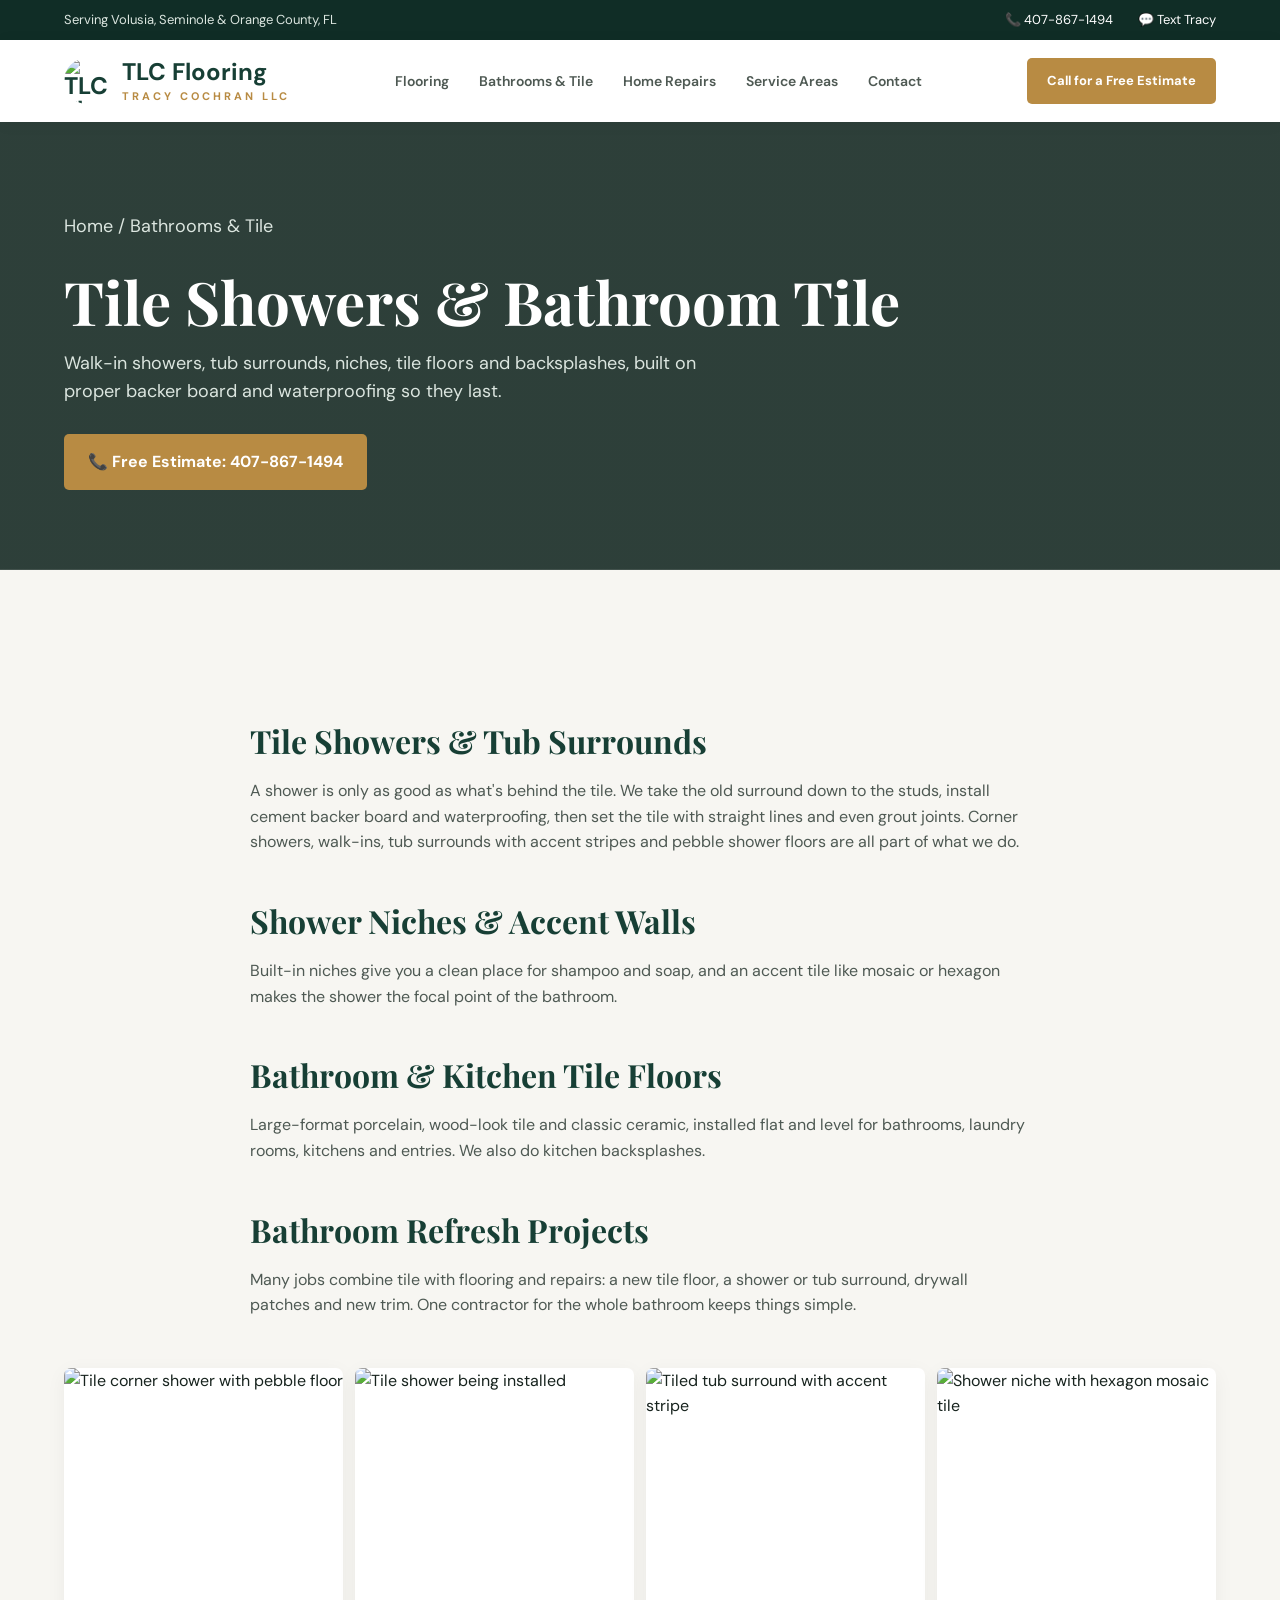
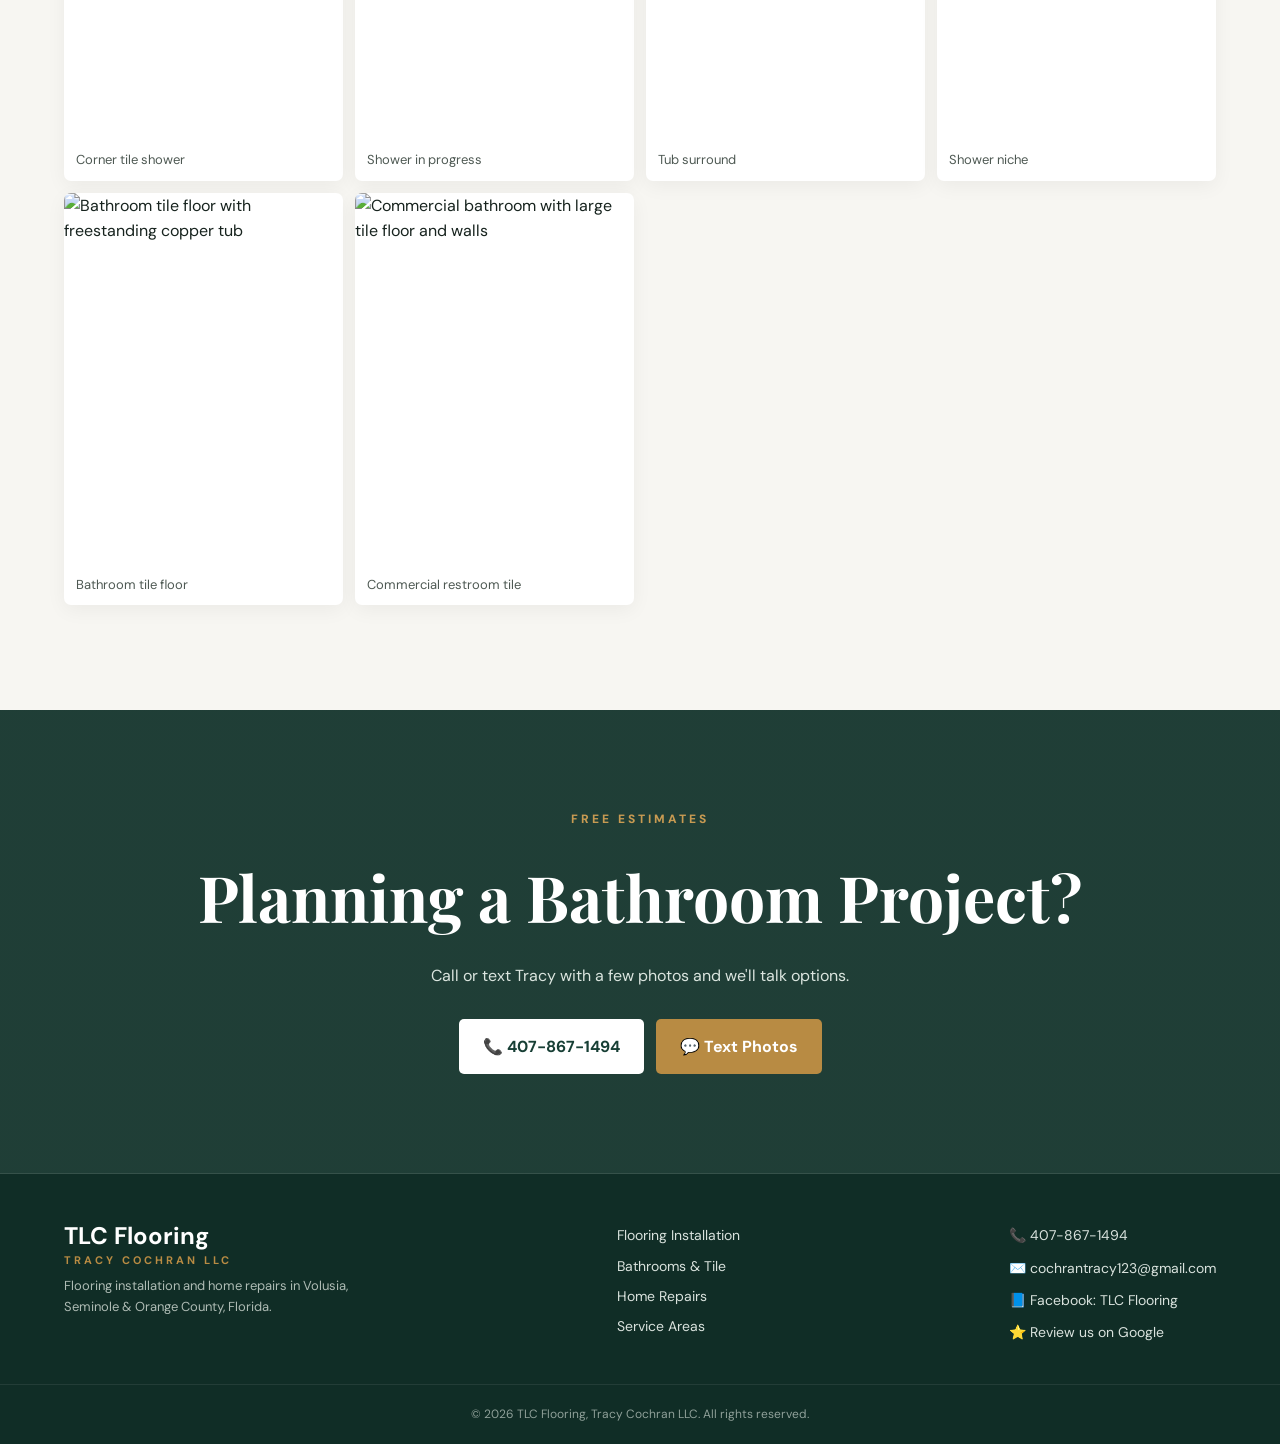
==== bathrooms-tile.html @ d9126b4b "Rebrand to TLC Flooring with real job photos, service and area pages" ====
<!DOCTYPE html>
<html lang="en">
<head>
    <meta charset="UTF-8">
    <meta name="viewport" content="width=device-width, initial-scale=1.0">
    <title>Tile Showers, Tub Surrounds &amp; Tile Floors | TLC Flooring, Central Florida</title>
    <meta name="description" content="Tile showers, tub surrounds, shower niches, bathroom tile floors and backsplashes by TLC Flooring (Tracy Cochran LLC) in Volusia, Seminole and Orange County, FL. Free estimates: 407-867-1494.">
    <link rel="canonical" href="https://mrcyber01010101010101.github.io/florida-floors-website/bathrooms-tile.html">
    <link rel="icon" href="images/logo.jpg">
    <link rel="stylesheet" href="style.css">
</head>

<body>

<div class="topbar">
    <div class="container topbar-content">
        <span>Serving Volusia, Seminole &amp; Orange County, FL</span>
        <div>
            <a href="tel:14078671494">📞 407-867-1494</a>
            <a href="sms:+14078671494">💬 Text Tracy</a>
        </div>
    </div>
</div>

<header class="header">
    <div class="container nav">
        <a href="./" class="logo">
            <img src="images/logo.jpg" alt="TLC Flooring logo">
            <span class="logo-text">TLC Flooring<span>Tracy Cochran LLC</span></span>
        </a>
        <nav>
            <a href="flooring.html">Flooring</a>
            <a href="bathrooms-tile.html">Bathrooms &amp; Tile</a>
            <a href="home-repairs.html">Home Repairs</a>
            <a href="service-areas.html">Service Areas</a>
            <a href="./#contact">Contact</a>
        </nav>
        <a href="tel:14078671494" class="nav-button">Call for a Free Estimate</a>
    </div>
</header>


<section class="page-hero">
    <div class="container">
        <p class="breadcrumb"><a href="./">Home</a> / Bathrooms &amp; Tile</p>
        <h1>Tile Showers &amp; Bathroom Tile</h1>
        <p>
            Walk-in showers, tub surrounds, niches, tile floors and backsplashes,
            built on proper backer board and waterproofing so they last.
        </p>
        <a href="tel:14078671494" class="button primary">📞 Free Estimate: 407-867-1494</a>
    </div>
</section>


<section class="section">
    <div class="container prose">

        <h2>Tile Showers &amp; Tub Surrounds</h2>
        <p>
            A shower is only as good as what's behind the tile. We take the old
            surround down to the studs, install cement backer board and
            waterproofing, then set the tile with straight lines and even grout
            joints. Corner showers, walk-ins, tub surrounds with accent stripes
            and pebble shower floors are all part of what we do.
        </p>

        <h2>Shower Niches &amp; Accent Walls</h2>
        <p>
            Built-in niches give you a clean place for shampoo and soap, and an
            accent tile like mosaic or hexagon makes the shower the focal point
            of the bathroom.
        </p>

        <h2>Bathroom &amp; Kitchen Tile Floors</h2>
        <p>
            Large-format porcelain, wood-look tile and classic ceramic, installed
            flat and level for bathrooms, laundry rooms, kitchens and entries.
            We also do kitchen backsplashes.
        </p>

        <h2>Bathroom Refresh Projects</h2>
        <p>
            Many jobs combine tile with flooring and repairs: a new tile floor,
            a shower or tub surround, drywall patches and new trim. One contractor
            for the whole bathroom keeps things simple.
        </p>

    </div>

    <div class="container" style="margin-top:50px;">
        <div class="photo-grid">
            <figure><img src="images/tile-shower.jpg" alt="Tile corner shower with pebble floor" loading="lazy"><figcaption>Corner tile shower</figcaption></figure>
            <figure><img src="images/shower-install.jpg" alt="Tile shower being installed" loading="lazy"><figcaption>Shower in progress</figcaption></figure>
            <figure><img src="images/tub-surround.jpg" alt="Tiled tub surround with accent stripe" loading="lazy"><figcaption>Tub surround</figcaption></figure>
            <figure><img src="images/shower-niche.jpg" alt="Shower niche with hexagon mosaic tile" loading="lazy"><figcaption>Shower niche</figcaption></figure>
            <figure><img src="images/copper-tub-bath.jpg" alt="Bathroom tile floor with freestanding copper tub" loading="lazy"><figcaption>Bathroom tile floor</figcaption></figure>
            <figure><img src="images/bathroom-tile-floor.jpg" alt="Commercial bathroom with large tile floor and walls" loading="lazy"><figcaption>Commercial restroom tile</figcaption></figure>
        </div>
    </div>
</section>


<section class="cta">
    <div class="container cta-content">
        <p class="eyebrow">FREE ESTIMATES</p>
        <h2>Planning a Bathroom Project?</h2>
        <p>Call or text Tracy with a few photos and we'll talk options.</p>
        <div class="cta-buttons">
            <a href="tel:14078671494" class="button light">📞 407-867-1494</a>
            <a href="sms:+14078671494" class="button gold">💬 Text Photos</a>
        </div>
    </div>
</section>


<footer class="footer">
    <div class="container footer-content">
        <div>
            <div class="logo footer-logo"><span class="logo-text">TLC Flooring<span>Tracy Cochran LLC</span></span></div>
            <p>Flooring installation and home repairs in Volusia,<br>Seminole &amp; Orange County, Florida.</p>
        </div>
        <div class="footer-links">
            <a href="flooring.html">Flooring Installation</a>
            <a href="bathrooms-tile.html">Bathrooms &amp; Tile</a>
            <a href="home-repairs.html">Home Repairs</a>
            <a href="service-areas.html">Service Areas</a>
        </div>
        <div class="footer-contact">
            <a href="tel:14078671494">📞 407-867-1494</a>
            <a href="mailto:cochrantracy123@gmail.com">✉️ cochrantracy123@gmail.com</a>
            <a href="https://www.facebook.com/TLCFloors" target="_blank" rel="noopener">📘 Facebook: TLC Flooring</a>
            <a href="https://g.page/r/CUK0J7DUECPoEBM/review" target="_blank" rel="noopener">⭐ Review us on Google</a>
        </div>
    </div>
    <div class="copyright">© 2026 TLC Flooring, Tracy Cochran LLC. All rights reserved.</div>
</footer>

<a href="tel:14078671494" class="mobile-call">📞 Call TLC Flooring</a>

</body>
</html>
---- style.css ----
﻿@import url('https://fonts.googleapis.com/css2?family=DM+Sans:wght@400;500;600;700&family=Playfair+Display:wght@600;700&display=swap');

* {
    margin: 0;
    padding: 0;
    box-sizing: border-box;
}

html {
    scroll-behavior: smooth;
}

body {
    font-family: 'DM Sans', Arial, sans-serif;
    color: #17231e;
    background: #f7f6f2;
    line-height: 1.6;
}

a {
    color: inherit;
    text-decoration: none;
}

.container {
    width: min(1160px, 90%);
    margin: auto;
}


/* TOP BAR */

.topbar {
    background: #102d26;
    color: #dce6e0;
    font-size: 13px;
}

.topbar-content {
    min-height: 40px;
    display: flex;
    justify-content: space-between;
    align-items: center;
}

.topbar a {
    margin-left: 22px;
    color: white;
}


/* HEADER */

.header {
    background: white;
    position: sticky;
    top: 0;
    z-index: 1000;
    box-shadow: 0 2px 15px rgba(0,0,0,.05);
}

.nav {
    min-height: 82px;
    display: flex;
    align-items: center;
    justify-content: space-between;
    gap: 25px;
}

.logo {
    color: #173f35;
    font-size: 24px;
    font-weight: 700;
    line-height: 1;
}

.logo span {
    display: block;
    color: #b88b43;
    font-size: 11px;
    letter-spacing: 3px;
    text-transform: uppercase;
    margin-top: 7px;
}

nav {
    display: flex;
    gap: 30px;
}

nav a {
    font-size: 14px;
    font-weight: 600;
    color: #4e5953;
}

nav a:hover {
    color: #b88b43;
}

.nav-button {
    background: #b88b43;
    color: white;
    padding: 13px 20px;
    border-radius: 5px;
    font-size: 13px;
    font-weight: 700;
}


/* HERO */

.hero {
    min-height: 720px;
    position: relative;
    display: flex;
    align-items: center;

    background-image:
        url("images/hero-stairs.jpg");

    background-size: cover;
    background-position: center;
    color: white;
}

.hero-overlay {
    position: absolute;
    inset: 0;

    background:
        linear-gradient(
            90deg,
            rgba(10,31,25,.94),
            rgba(10,31,25,.70),
            rgba(10,31,25,.20)
        );
}

.hero-content {
    position: relative;
    z-index: 2;
}

.hero-text {
    max-width: 760px;
}

.eyebrow {
    color: #c79a52;
    font-size: 12px;
    font-weight: 800;
    letter-spacing: 3px;
    margin-bottom: 16px;
}

.hero h1 {
    font-family: 'Playfair Display', Georgia, serif;
    font-size: clamp(50px, 7vw, 86px);
    line-height: 1.02;
    letter-spacing: -2px;
    margin-bottom: 25px;
}

.hero h1 span {
    display: block;
    color: #e3bb76;
}

.hero-description {
    max-width: 600px;
    font-size: 20px;
    color: #eef3ef;
    margin-bottom: 35px;
}

.hero-buttons {
    display: flex;
    flex-wrap: wrap;
    gap: 14px;
}

.hero-trust {
    margin-top: 35px;
    color: #d8e3dd;
    font-size: 13px;
}

.hero-trust span {
    color: #c79a52;
    margin: 0 10px;
}


/* BUTTONS */

.button {
    display: inline-block;
    border: none;
    padding: 15px 24px;
    border-radius: 5px;
    font-weight: 700;
    cursor: pointer;
    font-family: inherit;
    text-align: center;
}

.primary {
    background: #b88b43;
    color: white;
}

.primary:hover {
    background: #9e7435;
}

.outline {
    border: 1px solid rgba(255,255,255,.7);
    color: white;
}

.outline:hover {
    background: white;
    color: #173f35;
}

.light {
    background: white;
    color: #173f35;
}

.gold {
    background: #b88b43;
    color: white;
}


/* SECTIONS */

.section {
    padding: 105px 0;
}

.section-heading {
    max-width: 700px;
    margin-bottom: 55px;
}

.section-heading.center {
    text-align: center;
    margin-left: auto;
    margin-right: auto;
}

.section-heading h2,
.about-content h2,
.contact-info h2 {
    font-family: 'Playfair Display', Georgia, serif;
    color: #173f35;
    font-size: clamp(38px, 5vw, 58px);
    line-height: 1.08;
    margin-bottom: 18px;
}

.section-heading p:last-child {
    color: #6a746e;
}


/* SERVICES */

.services {
    background: #f7f6f2;
}

.service-grid {
    display: grid;
    grid-template-columns: repeat(3, 1fr);
    gap: 20px;
}

.service-card {
    background: white;
    border-radius: 8px;
    overflow: hidden;
    box-shadow: 0 5px 25px rgba(0,0,0,.05);
}

.service-image {
    height: 220px;
    background-size: cover;
    background-position: center;
}

.vinyl {
    background-image:
        url("images/kitchen-lvp.jpg");
}

.hardwood {
    background-image:
        url("images/wood-look-lvp.jpg");
}

.laminate {
    background-image:
        url("images/office-lvp.jpg");
}

.tile {
    background-image:
        url("images/tile-shower.jpg");
}

.service-content {
    padding: 28px;
}

.number {
    color: #b88b43;
    font-size: 12px;
    font-weight: 800;
}

.service-content h3 {
    color: #173f35;
    font-family: 'Playfair Display', Georgia, serif;
    font-size: 25px;
    margin: 8px 0 10px;
}

.service-content p {
    color: #69736d;
    font-size: 14px;
    margin-bottom: 20px;
}

.service-content a {
    color: #173f35;
    font-size: 13px;
    font-weight: 800;
}


/* ABOUT */

.about {
    background: white;
}

.about-grid {
    display: grid;
    grid-template-columns: 1fr 1fr;
    gap: 75px;
    align-items: center;
}

.about-photo {
    min-height: 600px;

    background-image:
        url("images/stairs-lvp.jpg");

    background-size: cover;
    background-position: center;

    border-radius: 6px;
}

.about-content > p:not(.eyebrow) {
    color: #69736d;
    margin-bottom: 18px;
}

.about-points {
    display: grid;
    grid-template-columns: repeat(3, 1fr);
    gap: 15px;
    margin: 30px 0;
}

.about-points div {
    border-left: 2px solid #b88b43;
    padding-left: 12px;
}

.about-points strong {
    display: block;
    color: #b88b43;
    font-size: 12px;
}

.about-points span {
    display: block;
    color: #173f35;
    font-size: 12px;
    font-weight: 700;
}


/* GALLERY */

.projects {
    background: #f7f6f2;
}

.gallery {
    display: grid;
    grid-template-columns: 1.4fr .8fr .8fr;
    grid-template-rows: 260px 260px;
    gap: 15px;
}

.gallery-item {
    background-size: cover;
    background-position: center;
    border-radius: 7px;
    position: relative;
    overflow: hidden;
}

.gallery-item::after {
    content: "";
    position: absolute;
    inset: 0;
    background: linear-gradient(transparent, rgba(0,0,0,.65));
}

.gallery-item div {
    position: absolute;
    z-index: 2;
    left: 25px;
    bottom: 22px;
    color: white;
}

.gallery-item span {
    display: block;
    color: #e2bd7c;
    font-size: 11px;
    text-transform: uppercase;
    letter-spacing: 2px;
}

.gallery-item strong {
    font-size: 19px;
}

.gallery-one {
    grid-row: span 2;
    background-image:
        url("images/living-room-lvp.jpg");
}

.gallery-two {
    background-image:
        url("images/copper-tub-bath.jpg");
}

.gallery-three {
    background-image:
        url("images/gray-lvp-room.jpg");
}

.gallery-four {
    grid-column: span 2;
    background-image:
        url("images/carpet-tile-office.jpg");
}


/* CTA */

.cta {
    background:
        linear-gradient(
            rgba(15,48,40,.93),
            rgba(15,48,40,.93)
        ),
        url("images/hero-stairs.jpg");

    background-size: cover;
    background-position: center;

    padding: 100px 0;
    color: white;
    text-align: center;
}

.cta h2 {
    font-family: 'Playfair Display', Georgia, serif;
    font-size: clamp(42px, 6vw, 64px);
    margin-bottom: 15px;
}

.cta p:not(.eyebrow) {
    color: #dbe5df;
    margin-bottom: 30px;
}

.cta-buttons {
    display: flex;
    justify-content: center;
    flex-wrap: wrap;
    gap: 12px;
}


/* CONTACT */

.contact {
    background: white;
}

.contact-grid {
    display: grid;
    grid-template-columns: .9fr 1.1fr;
    gap: 80px;
    align-items: start;
}

.contact-info > p:not(.eyebrow) {
    color: #69736d;
    max-width: 500px;
    margin-bottom: 30px;
}

.contact-card {
    display: flex;
    align-items: center;
    gap: 15px;
    margin: 20px 0;
}

.contact-card > span {
    width: 48px;
    height: 48px;
    border-radius: 50%;
    background: #f2eee6;
    display: grid;
    place-items: center;
}

.contact-card small {
    display: block;
    color: #9b743a;
    font-size: 10px;
    font-weight: 800;
    letter-spacing: 2px;
}

.contact-card a,
.contact-card strong {
    display: block;
    color: #173f35;
    font-size: 17px;
}


/* FORM */

.quote-box {
    background: #f7f6f2;
    padding: 40px;
    border-radius: 8px;
    border: 1px solid #e5e0d7;
}

.quote-box h3 {
    font-family: 'Playfair Display', Georgia, serif;
    color: #173f35;
    font-size: 32px;
    margin-bottom: 5px;
}

.quote-box > p {
    color: #69736d;
    margin-bottom: 25px;
}

.contact-form,
.quote-box form {
    display: grid;
    gap: 13px;
}

.quote-box input,
.quote-box select,
.quote-box textarea {
    width: 100%;
    padding: 15px;
    border: 1px solid #ddd8ce;
    border-radius: 5px;
    background: white;
    font: inherit;
    color: #27352e;
}

.quote-box textarea {
    resize: vertical;
}


/* FOOTER */

.footer {
    background: #102d26;
    color: #d9e2dd;
    padding-top: 50px;
}

.footer-content {
    display: flex;
    justify-content: space-between;
    gap: 40px;
}

.footer-logo {
    color: white;
}

.footer-content p {
    color: #aebbb4;
    margin-top: 10px;
    font-size: 13px;
}

.footer-contact {
    display: flex;
    flex-direction: column;
    gap: 10px;
    font-size: 14px;
}

.footer-contact a:hover {
    color: #d1a45e;
}

.copyright {
    text-align: center;
    border-top: 1px solid rgba(255,255,255,.08);
    margin-top: 40px;
    padding: 20px;
    color: #8fa099;
    font-size: 12px;
}


/* MOBILE CALL BUTTON */

.mobile-call {
    display: none;
}


/* LOGO IMAGE */

.logo {
    display: flex;
    align-items: center;
    gap: 12px;
}

.logo img {
    width: 46px;
    height: 46px;
    border-radius: 50%;
}

.logo .logo-text {
    display: block;
    color: inherit;
    font-size: inherit;
    letter-spacing: 0;
    text-transform: none;
    margin: 0;
}

.logo-text span {
    display: block;
    color: #b88b43;
    font-size: 11px;
    letter-spacing: 3px;
    text-transform: uppercase;
    margin-top: 7px;
}


/* EXTRA SERVICE IMAGES */

.stairs {
    background-image: url("images/stairs-lvp.jpg");
}

.carpet {
    background-image: url("images/carpet-tile-office.jpg");
}

.repairs {
    background-image: url("images/shower-install.jpg");
}


/* PHOTO GRID (real job photos) */

.photo-grid {
    display: grid;
    grid-template-columns: repeat(4, 1fr);
    gap: 12px;
}

.photo-grid figure {
    margin: 0;
    background: white;
    border-radius: 7px;
    overflow: hidden;
    box-shadow: 0 5px 20px rgba(0,0,0,.05);
}

.photo-grid img {
    display: block;
    width: 100%;
    aspect-ratio: 3 / 4;
    object-fit: cover;
}

.photo-grid figcaption {
    padding: 10px 12px;
    font-size: 13px;
    color: #4e5953;
}


/* SERVICE AREAS */

.areas {
    background: white;
}

.area-grid {
    display: grid;
    grid-template-columns: repeat(3, 1fr);
    gap: 20px;
}

.area-card {
    background: #f7f6f2;
    border: 1px solid #e5e0d7;
    border-radius: 8px;
    padding: 28px;
}

.area-card h3 {
    font-family: 'Playfair Display', Georgia, serif;
    color: #173f35;
    font-size: 24px;
    margin-bottom: 10px;
}

.area-card p {
    color: #69736d;
    font-size: 14px;
    margin-bottom: 12px;
}

.area-card ul {
    list-style: none;
    display: flex;
    flex-wrap: wrap;
    gap: 6px;
}

.area-card li {
    background: white;
    border: 1px solid #e5e0d7;
    border-radius: 20px;
    padding: 3px 11px;
    font-size: 12px;
    color: #173f35;
}


/* REVIEWS BAND */

.reviews-band {
    background: #f2eee6;
    padding: 70px 0;
    text-align: center;
}

.reviews-band h2 {
    font-family: 'Playfair Display', Georgia, serif;
    color: #173f35;
    font-size: clamp(32px, 4vw, 44px);
    margin-bottom: 12px;
}

.reviews-band p {
    color: #69736d;
    max-width: 620px;
    margin: 0 auto 25px;
}


/* INNER PAGES */

.page-hero {
    background:
        linear-gradient(rgba(10,31,25,.85), rgba(10,31,25,.85)),
        url("images/hero-stairs.jpg");
    background-size: cover;
    background-position: center;
    color: white;
    padding: 90px 0 80px;
}

.page-hero h1 {
    font-family: 'Playfair Display', Georgia, serif;
    font-size: clamp(38px, 5vw, 60px);
    line-height: 1.08;
    margin-bottom: 15px;
}

.page-hero p:not(.eyebrow) {
    max-width: 650px;
    color: #dbe5df;
    font-size: 18px;
    margin-bottom: 28px;
}

.prose {
    max-width: 780px;
}

.prose h2 {
    font-family: 'Playfair Display', Georgia, serif;
    color: #173f35;
    font-size: 32px;
    margin: 40px 0 12px;
}

.prose p,
.prose li {
    color: #4e5953;
    margin-bottom: 14px;
}

.prose ul {
    padding-left: 22px;
    margin-bottom: 20px;
}

.breadcrumb {
    font-size: 13px;
    color: #c79a52;
    margin-bottom: 18px;
}

.breadcrumb a {
    color: #dbe5df;
}

.footer-links {
    display: flex;
    flex-direction: column;
    gap: 8px;
    font-size: 14px;
}

.footer-links a:hover {
    color: #d1a45e;
}


/* MOBILE */

@media (max-width: 900px) {

    nav {
        display: none;
    }

    .service-grid,
    .area-grid {
        grid-template-columns: repeat(2, 1fr);
    }

    .photo-grid {
        grid-template-columns: repeat(3, 1fr);
    }

    .about-grid,
    .contact-grid {
        grid-template-columns: 1fr;
    }

    .gallery {
        grid-template-columns: 1fr 1fr;
        grid-template-rows: 300px 220px 220px;
    }

    .gallery-one {
        grid-row: span 1;
        grid-column: span 2;
    }

    .gallery-four {
        grid-column: span 2;
    }

    .mobile-call {
        display: block;
        position: fixed;
        bottom: 15px;
        left: 15px;
        right: 15px;
        z-index: 2000;
        text-align: center;
        background: #b88b43;
        color: white;
        padding: 15px;
        border-radius: 6px;
        font-weight: 800;
        box-shadow: 0 5px 25px rgba(0,0,0,.25);
    }
}

@media (max-width: 600px) {

    .topbar-content {
        justify-content: center;
        text-align: center;
    }

    .topbar-content > span {
        display: none;
    }

    .topbar a {
        margin: 0 8px;
    }

    .nav-button {
        display: none;
    }

    .hero {
        min-height: 650px;
    }

    .hero h1 {
        font-size: 50px;
    }

    .hero-description {
        font-size: 17px;
    }

    .service-grid,
    .area-grid {
        grid-template-columns: 1fr;
    }

    .photo-grid {
        grid-template-columns: repeat(2, 1fr);
    }

    .about-photo {
        min-height: 400px;
    }

    .about-points {
        grid-template-columns: 1fr;
    }

    .gallery {
        display: block;
    }

    .gallery-item {
        height: 300px;
        margin-bottom: 15px;
    }

    .quote-box {
        padding: 25px;
    }

    .footer-content {
        flex-direction: column;
    }

}
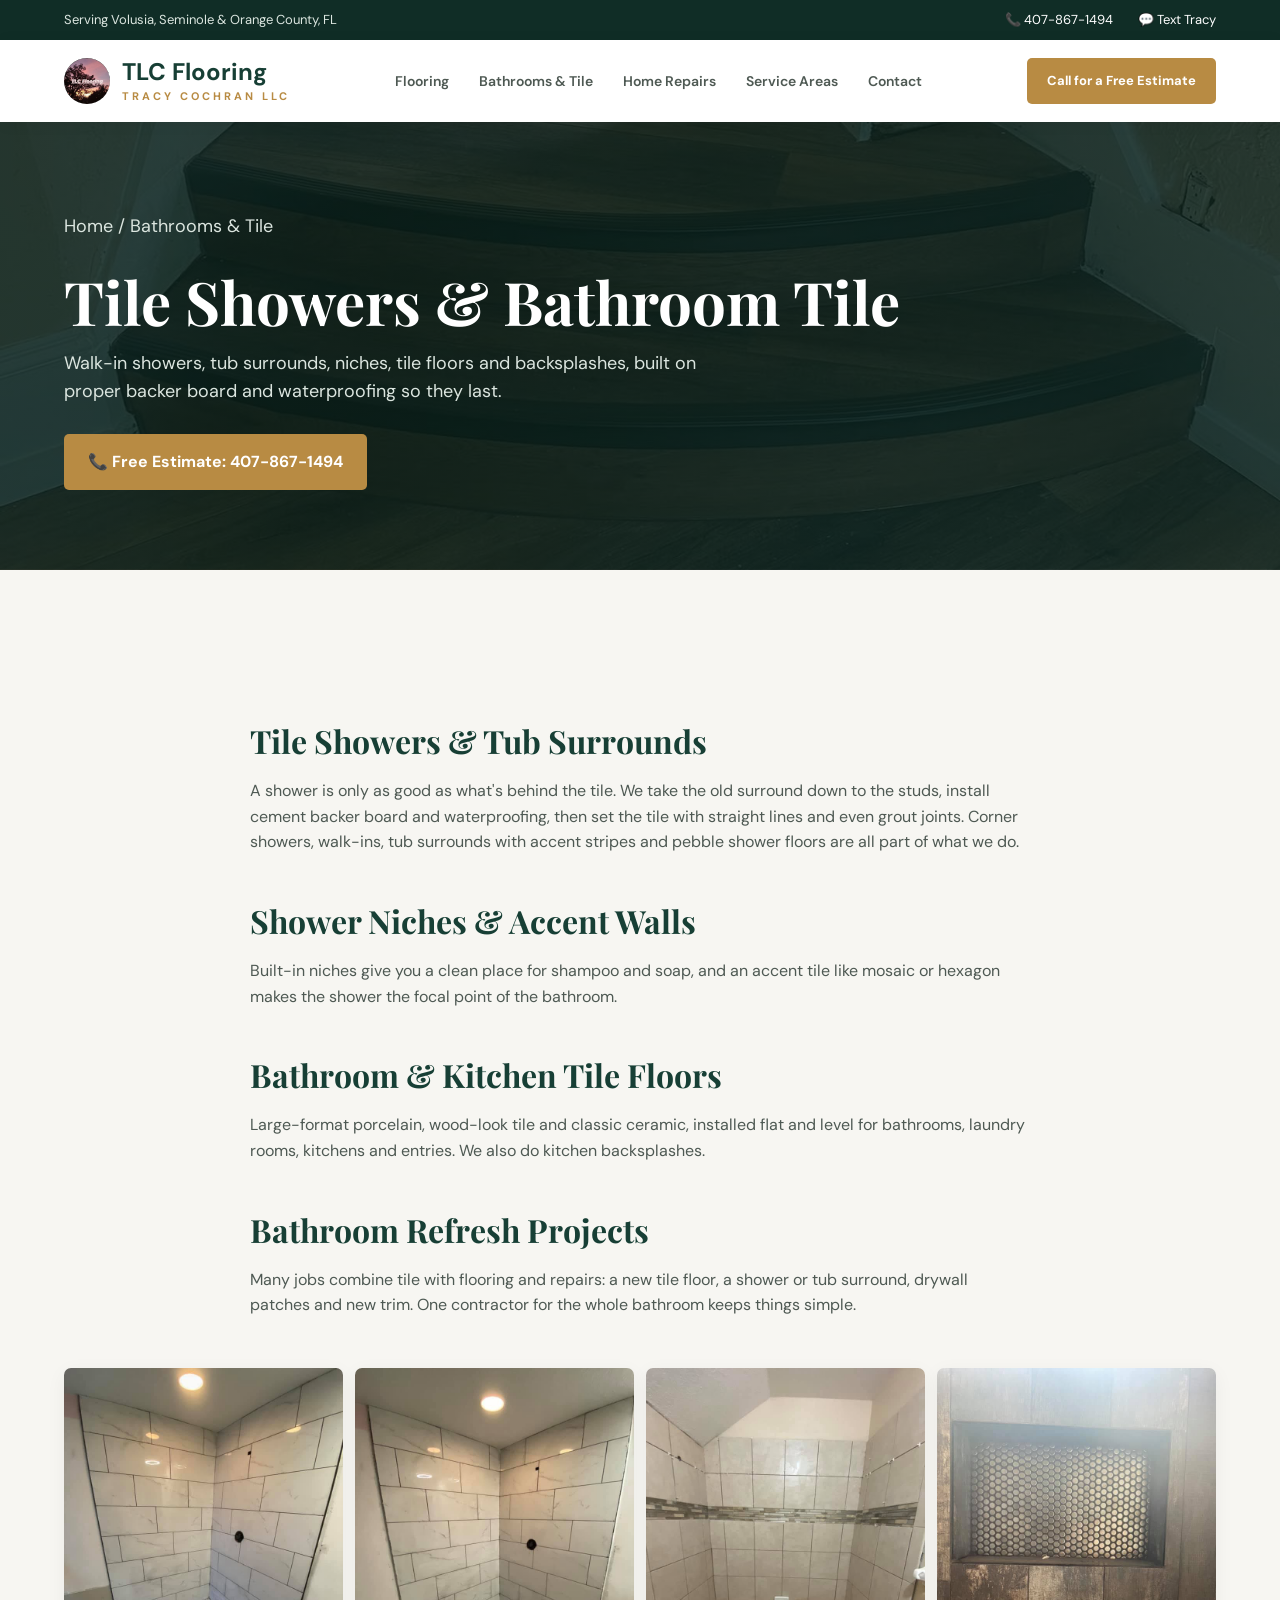
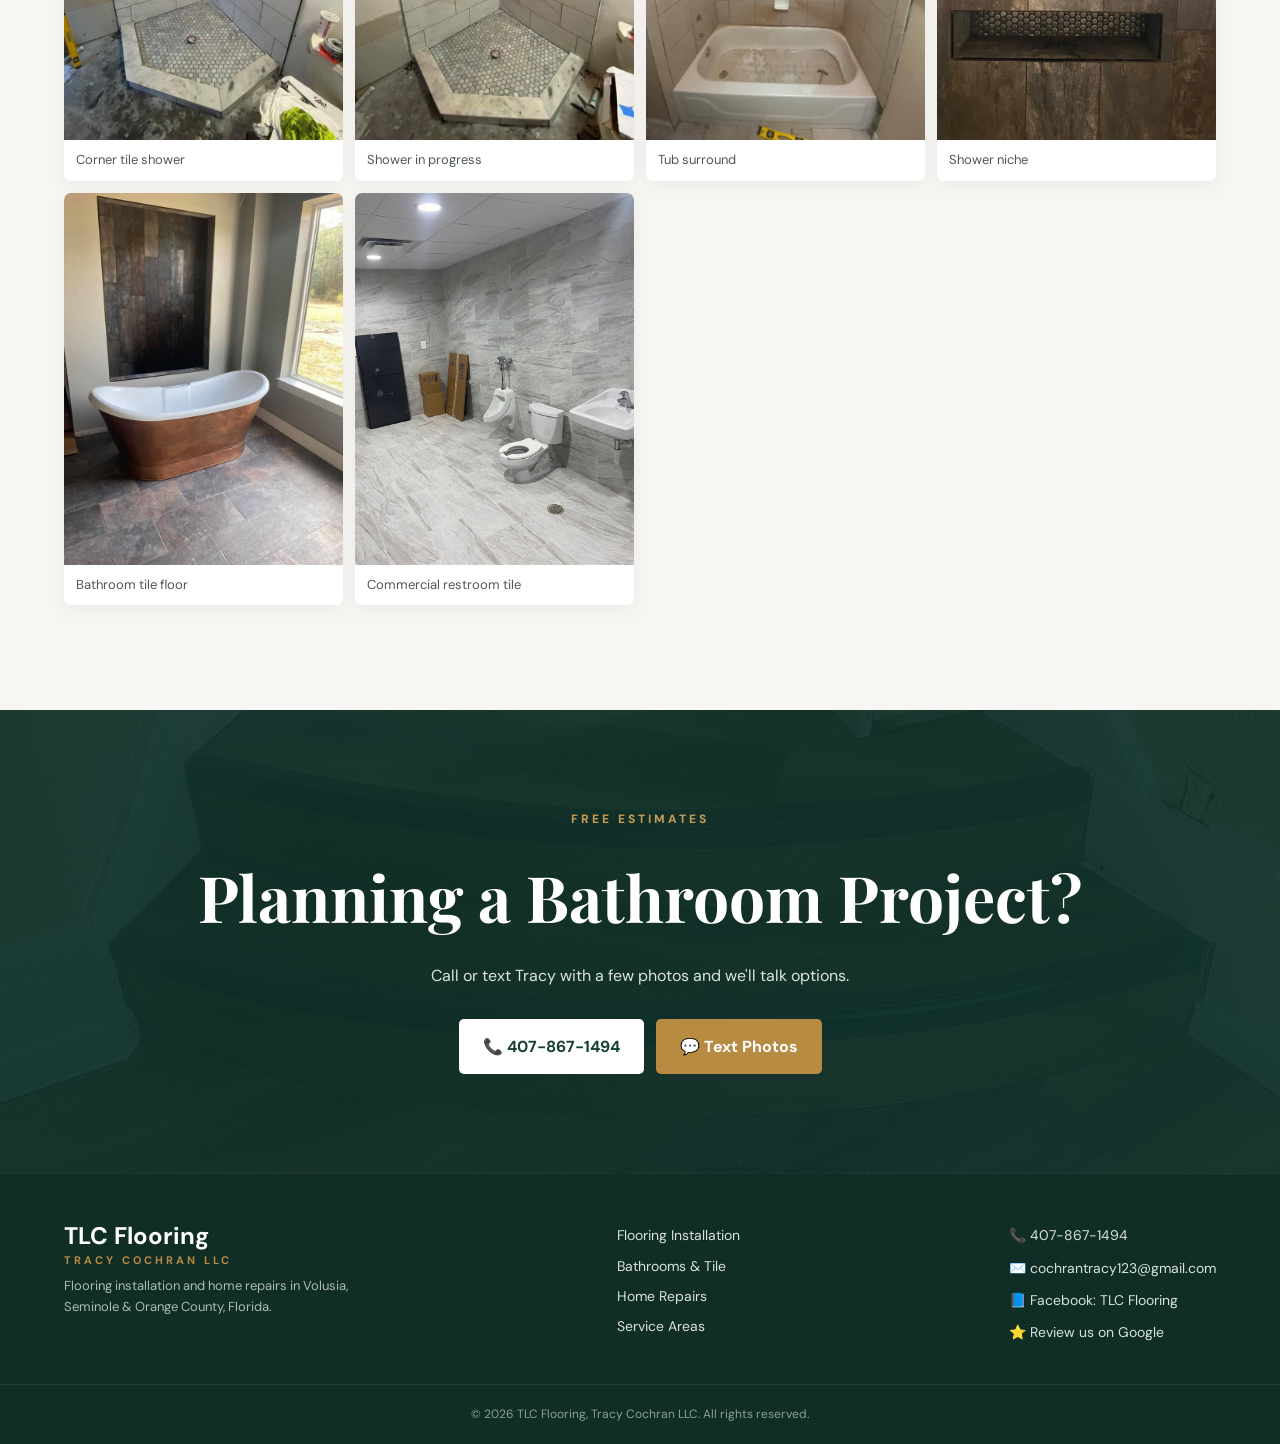
==== commit e02f3d93: "Move site to tlc-flooring address (TLC Flooring, Tracy Cochran LLC)" ====
--- a/bathrooms-tile.html
+++ b/bathrooms-tile.html
@@ -5,7 +5,7 @@
     <meta name="viewport" content="width=device-width, initial-scale=1.0">
     <title>Tile Showers, Tub Surrounds &amp; Tile Floors | TLC Flooring, Central Florida</title>
     <meta name="description" content="Tile showers, tub surrounds, shower niches, bathroom tile floors and backsplashes by TLC Flooring (Tracy Cochran LLC) in Volusia, Seminole and Orange County, FL. Free estimates: 407-867-1494.">
-    <link rel="canonical" href="https://mrcyber01010101010101.github.io/florida-floors-website/bathrooms-tile.html">
+    <link rel="canonical" href="https://mrcyber01010101010101.github.io/tlc-flooring/bathrooms-tile.html">
     <link rel="icon" href="images/logo.jpg">
     <link rel="stylesheet" href="style.css">
 </head>
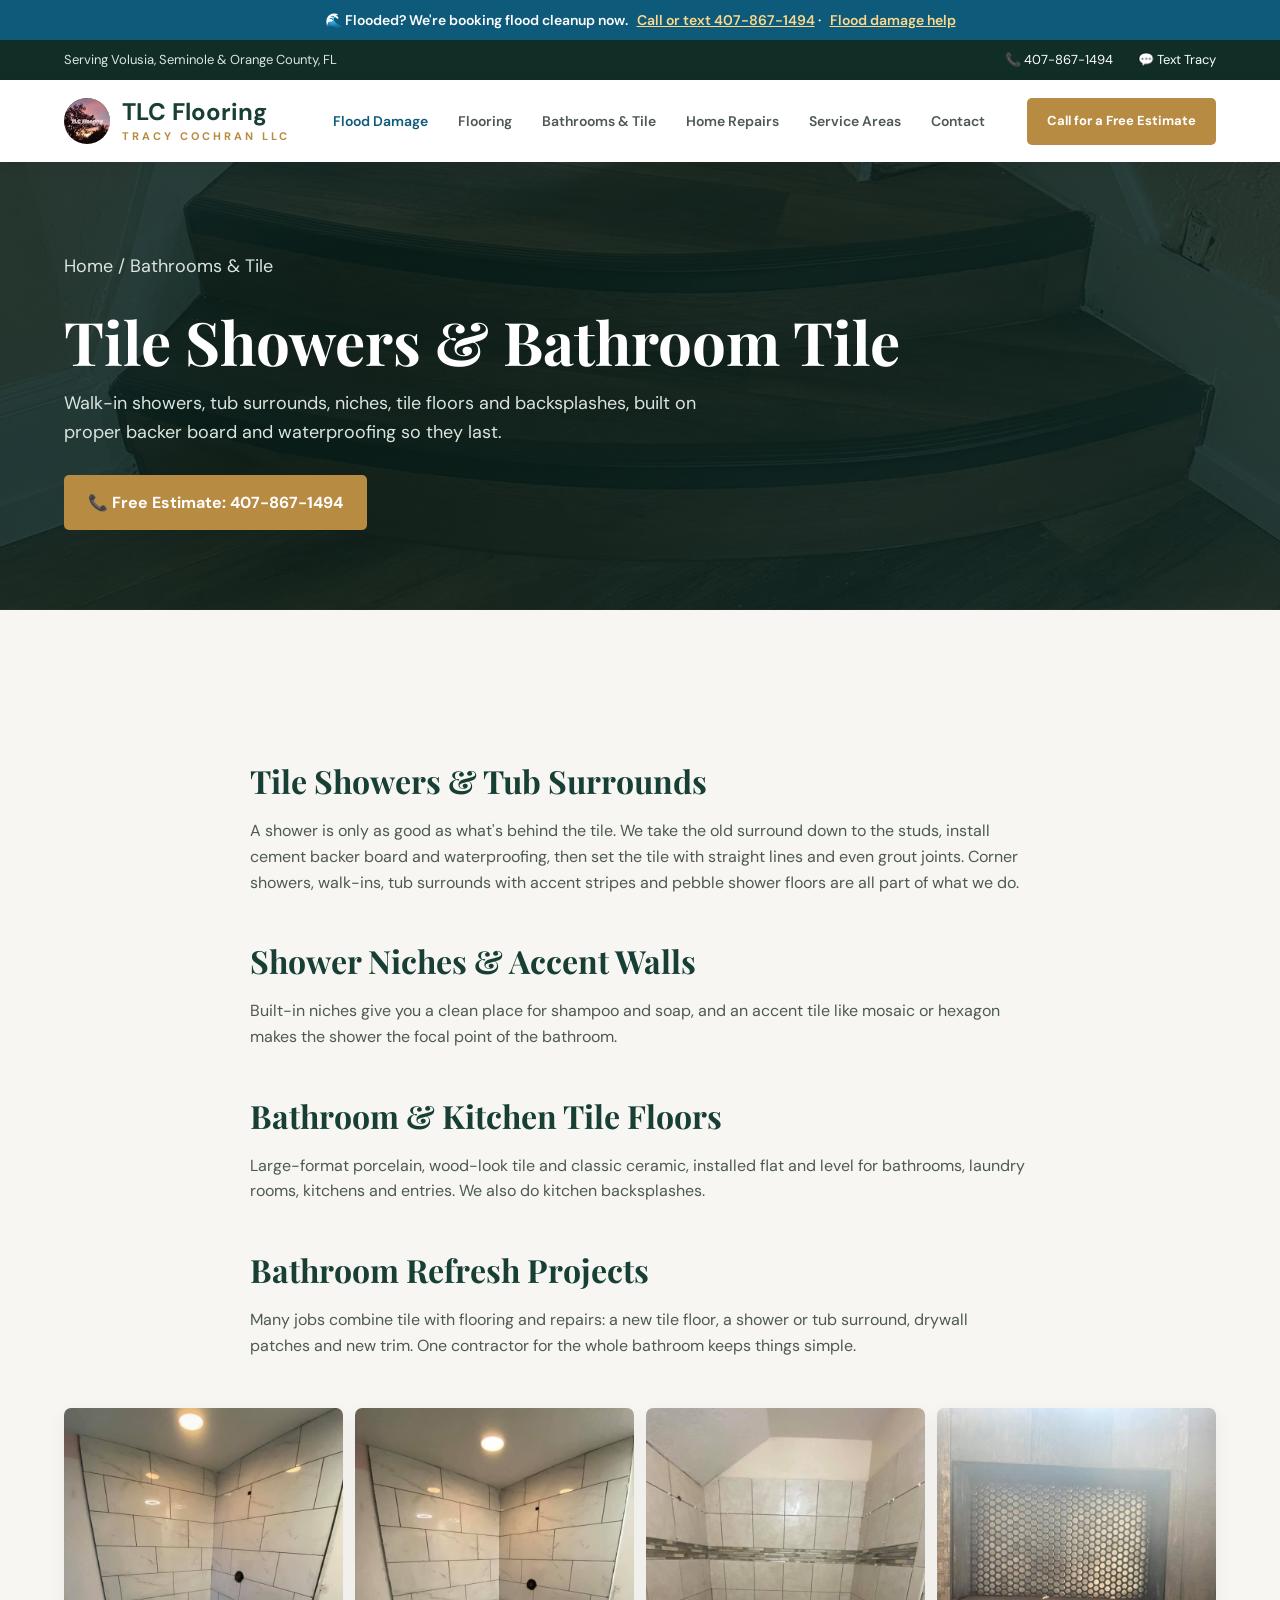
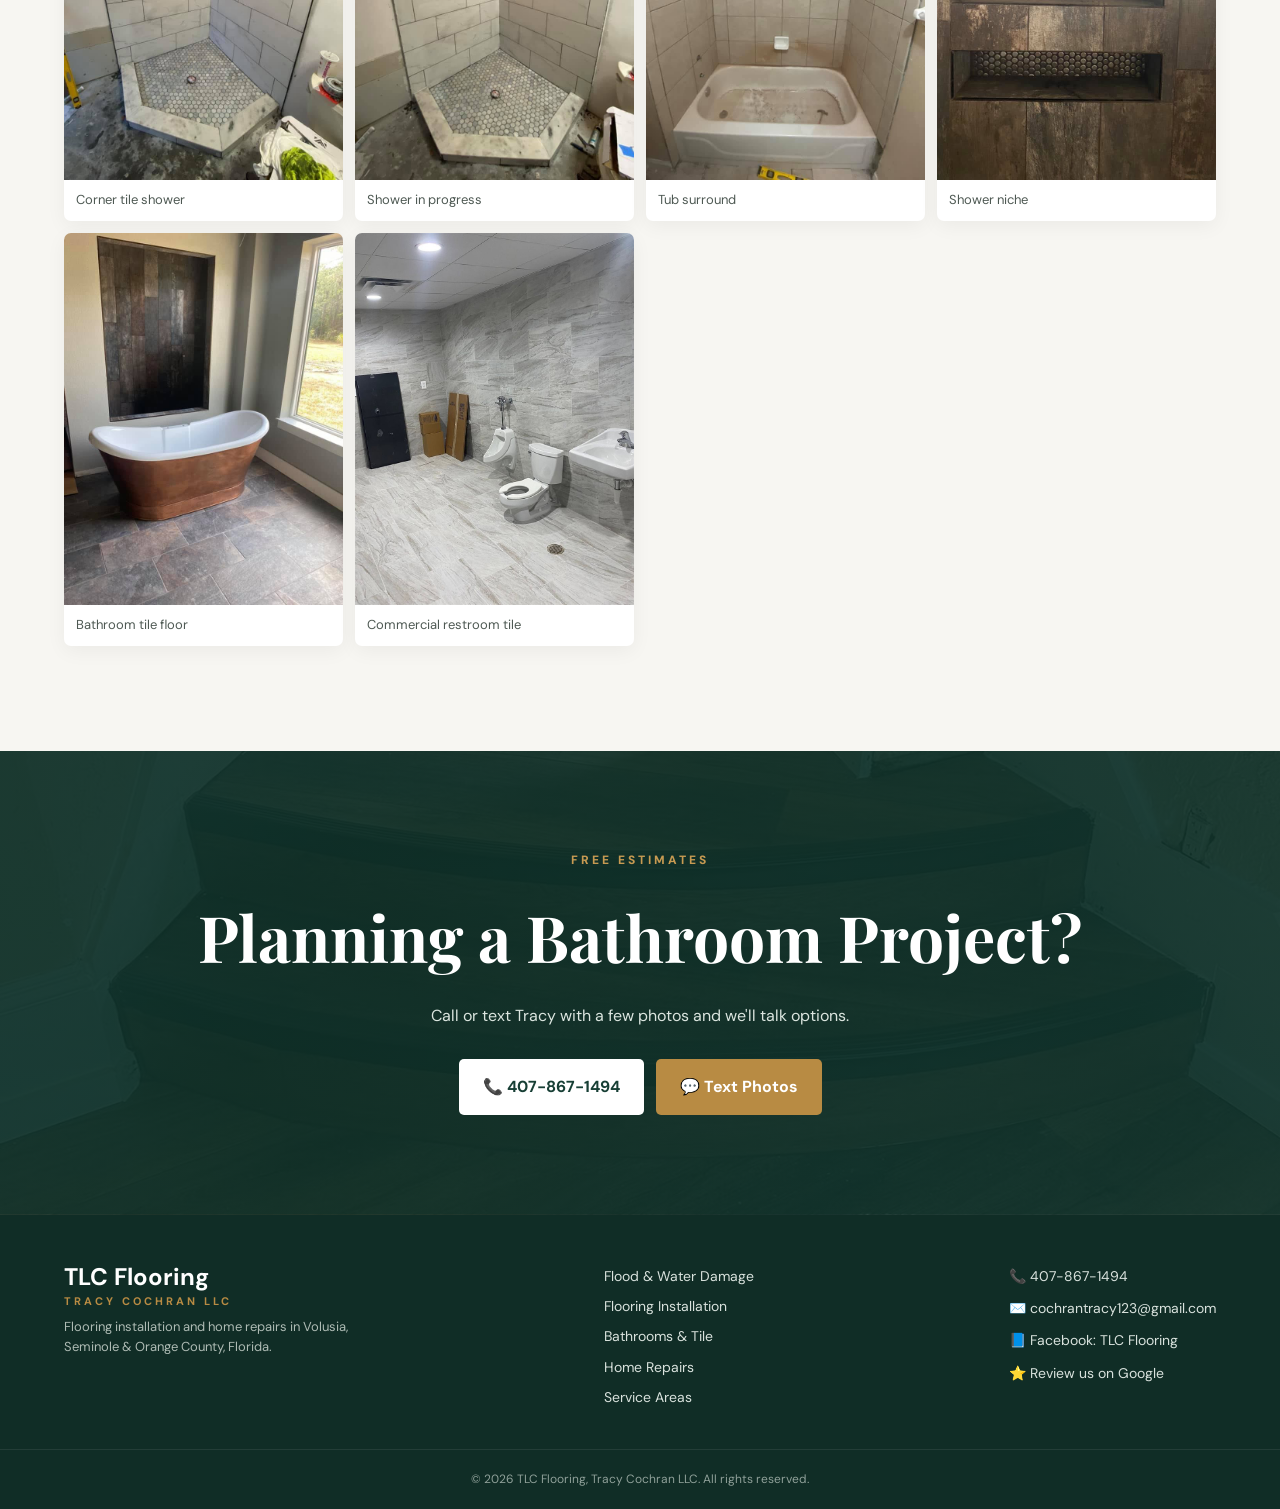
==== commit d41f7259: "Add flood & water damage page, floor damage repair, flood banner" ====
--- a/bathrooms-tile.html
+++ b/bathrooms-tile.html
@@ -1,142 +1,148 @@
-<!DOCTYPE html>
-<html lang="en">
-<head>
-    <meta charset="UTF-8">
-    <meta name="viewport" content="width=device-width, initial-scale=1.0">
-    <title>Tile Showers, Tub Surrounds &amp; Tile Floors | TLC Flooring, Central Florida</title>
-    <meta name="description" content="Tile showers, tub surrounds, shower niches, bathroom tile floors and backsplashes by TLC Flooring (Tracy Cochran LLC) in Volusia, Seminole and Orange County, FL. Free estimates: 407-867-1494.">
-    <link rel="canonical" href="https://mrcyber01010101010101.github.io/tlc-flooring/bathrooms-tile.html">
-    <link rel="icon" href="images/logo.jpg">
-    <link rel="stylesheet" href="style.css">
-</head>
-
+<!DOCTYPE html>
+<html lang="en">
+<head>
+    <meta charset="UTF-8">
+    <meta name="viewport" content="width=device-width, initial-scale=1.0">
+    <title>Tile Showers, Tub Surrounds &amp; Tile Floors | TLC Flooring, Central Florida</title>
+    <meta name="description" content="Tile showers, tub surrounds, shower niches, bathroom tile floors and backsplashes by TLC Flooring (Tracy Cochran LLC) in Volusia, Seminole and Orange County, FL. Free estimates: 407-867-1494.">
+    <link rel="canonical" href="https://mrcyber01010101010101.github.io/tlc-flooring/bathrooms-tile.html">
+    <link rel="icon" href="images/logo.jpg">
+    <link rel="stylesheet" href="style.css">
+</head>
+
 <body>
 
-<div class="topbar">
-    <div class="container topbar-content">
-        <span>Serving Volusia, Seminole &amp; Orange County, FL</span>
-        <div>
-            <a href="tel:14078671494">📞 407-867-1494</a>
-            <a href="sms:+14078671494">💬 Text Tracy</a>
-        </div>
-    </div>
+<div class="flood-bar">
+    🌊 Flooded? We're booking flood cleanup now. <a href="tel:14078671494">Call or text 407-867-1494</a> · <a href="flood-damage.html">Flood damage help</a>
 </div>
-
-<header class="header">
-    <div class="container nav">
-        <a href="./" class="logo">
-            <img src="images/logo.jpg" alt="TLC Flooring logo">
-            <span class="logo-text">TLC Flooring<span>Tracy Cochran LLC</span></span>
-        </a>
-        <nav>
-            <a href="flooring.html">Flooring</a>
-            <a href="bathrooms-tile.html">Bathrooms &amp; Tile</a>
-            <a href="home-repairs.html">Home Repairs</a>
-            <a href="service-areas.html">Service Areas</a>
-            <a href="./#contact">Contact</a>
-        </nav>
-        <a href="tel:14078671494" class="nav-button">Call for a Free Estimate</a>
-    </div>
-</header>
-
-
-<section class="page-hero">
-    <div class="container">
-        <p class="breadcrumb"><a href="./">Home</a> / Bathrooms &amp; Tile</p>
-        <h1>Tile Showers &amp; Bathroom Tile</h1>
-        <p>
-            Walk-in showers, tub surrounds, niches, tile floors and backsplashes,
-            built on proper backer board and waterproofing so they last.
-        </p>
-        <a href="tel:14078671494" class="button primary">📞 Free Estimate: 407-867-1494</a>
-    </div>
-</section>
-
-
-<section class="section">
-    <div class="container prose">
-
-        <h2>Tile Showers &amp; Tub Surrounds</h2>
-        <p>
-            A shower is only as good as what's behind the tile. We take the old
-            surround down to the studs, install cement backer board and
-            waterproofing, then set the tile with straight lines and even grout
-            joints. Corner showers, walk-ins, tub surrounds with accent stripes
-            and pebble shower floors are all part of what we do.
-        </p>
-
-        <h2>Shower Niches &amp; Accent Walls</h2>
-        <p>
-            Built-in niches give you a clean place for shampoo and soap, and an
-            accent tile like mosaic or hexagon makes the shower the focal point
-            of the bathroom.
-        </p>
-
-        <h2>Bathroom &amp; Kitchen Tile Floors</h2>
-        <p>
-            Large-format porcelain, wood-look tile and classic ceramic, installed
-            flat and level for bathrooms, laundry rooms, kitchens and entries.
-            We also do kitchen backsplashes.
-        </p>
-
-        <h2>Bathroom Refresh Projects</h2>
-        <p>
-            Many jobs combine tile with flooring and repairs: a new tile floor,
-            a shower or tub surround, drywall patches and new trim. One contractor
-            for the whole bathroom keeps things simple.
-        </p>
-
-    </div>
-
-    <div class="container" style="margin-top:50px;">
-        <div class="photo-grid">
-            <figure><img src="images/tile-shower.jpg" alt="Tile corner shower with pebble floor" loading="lazy"><figcaption>Corner tile shower</figcaption></figure>
-            <figure><img src="images/shower-install.jpg" alt="Tile shower being installed" loading="lazy"><figcaption>Shower in progress</figcaption></figure>
-            <figure><img src="images/tub-surround.jpg" alt="Tiled tub surround with accent stripe" loading="lazy"><figcaption>Tub surround</figcaption></figure>
-            <figure><img src="images/shower-niche.jpg" alt="Shower niche with hexagon mosaic tile" loading="lazy"><figcaption>Shower niche</figcaption></figure>
-            <figure><img src="images/copper-tub-bath.jpg" alt="Bathroom tile floor with freestanding copper tub" loading="lazy"><figcaption>Bathroom tile floor</figcaption></figure>
-            <figure><img src="images/bathroom-tile-floor.jpg" alt="Commercial bathroom with large tile floor and walls" loading="lazy"><figcaption>Commercial restroom tile</figcaption></figure>
-        </div>
-    </div>
-</section>
-
-
-<section class="cta">
-    <div class="container cta-content">
-        <p class="eyebrow">FREE ESTIMATES</p>
-        <h2>Planning a Bathroom Project?</h2>
-        <p>Call or text Tracy with a few photos and we'll talk options.</p>
-        <div class="cta-buttons">
-            <a href="tel:14078671494" class="button light">📞 407-867-1494</a>
-            <a href="sms:+14078671494" class="button gold">💬 Text Photos</a>
-        </div>
-    </div>
-</section>
-
-
-<footer class="footer">
-    <div class="container footer-content">
-        <div>
-            <div class="logo footer-logo"><span class="logo-text">TLC Flooring<span>Tracy Cochran LLC</span></span></div>
-            <p>Flooring installation and home repairs in Volusia,<br>Seminole &amp; Orange County, Florida.</p>
-        </div>
-        <div class="footer-links">
-            <a href="flooring.html">Flooring Installation</a>
-            <a href="bathrooms-tile.html">Bathrooms &amp; Tile</a>
-            <a href="home-repairs.html">Home Repairs</a>
-            <a href="service-areas.html">Service Areas</a>
-        </div>
-        <div class="footer-contact">
-            <a href="tel:14078671494">📞 407-867-1494</a>
-            <a href="mailto:cochrantracy123@gmail.com">✉️ cochrantracy123@gmail.com</a>
-            <a href="https://www.facebook.com/TLCFloors" target="_blank" rel="noopener">📘 Facebook: TLC Flooring</a>
-            <a href="https://g.page/r/CUK0J7DUECPoEBM/review" target="_blank" rel="noopener">⭐ Review us on Google</a>
-        </div>
-    </div>
-    <div class="copyright">© 2026 TLC Flooring, Tracy Cochran LLC. All rights reserved.</div>
-</footer>
-
-<a href="tel:14078671494" class="mobile-call">📞 Call TLC Flooring</a>
-
-</body>
-</html>
+
+<div class="topbar">
+    <div class="container topbar-content">
+        <span>Serving Volusia, Seminole &amp; Orange County, FL</span>
+        <div>
+            <a href="tel:14078671494">📞 407-867-1494</a>
+            <a href="sms:+14078671494">💬 Text Tracy</a>
+        </div>
+    </div>
+</div>
+
+<header class="header">
+    <div class="container nav">
+        <a href="./" class="logo">
+            <img src="images/logo.jpg" alt="TLC Flooring logo">
+            <span class="logo-text">TLC Flooring<span>Tracy Cochran LLC</span></span>
+        </a>
+        <nav>
+            <a href="flood-damage.html" class="nav-flood">Flood Damage</a>
+            <a href="flooring.html">Flooring</a>
+            <a href="bathrooms-tile.html">Bathrooms &amp; Tile</a>
+            <a href="home-repairs.html">Home Repairs</a>
+            <a href="service-areas.html">Service Areas</a>
+            <a href="./#contact">Contact</a>
+        </nav>
+        <a href="tel:14078671494" class="nav-button">Call for a Free Estimate</a>
+    </div>
+</header>
+
+
+<section class="page-hero">
+    <div class="container">
+        <p class="breadcrumb"><a href="./">Home</a> / Bathrooms &amp; Tile</p>
+        <h1>Tile Showers &amp; Bathroom Tile</h1>
+        <p>
+            Walk-in showers, tub surrounds, niches, tile floors and backsplashes,
+            built on proper backer board and waterproofing so they last.
+        </p>
+        <a href="tel:14078671494" class="button primary">📞 Free Estimate: 407-867-1494</a>
+    </div>
+</section>
+
+
+<section class="section">
+    <div class="container prose">
+
+        <h2>Tile Showers &amp; Tub Surrounds</h2>
+        <p>
+            A shower is only as good as what's behind the tile. We take the old
+            surround down to the studs, install cement backer board and
+            waterproofing, then set the tile with straight lines and even grout
+            joints. Corner showers, walk-ins, tub surrounds with accent stripes
+            and pebble shower floors are all part of what we do.
+        </p>
+
+        <h2>Shower Niches &amp; Accent Walls</h2>
+        <p>
+            Built-in niches give you a clean place for shampoo and soap, and an
+            accent tile like mosaic or hexagon makes the shower the focal point
+            of the bathroom.
+        </p>
+
+        <h2>Bathroom &amp; Kitchen Tile Floors</h2>
+        <p>
+            Large-format porcelain, wood-look tile and classic ceramic, installed
+            flat and level for bathrooms, laundry rooms, kitchens and entries.
+            We also do kitchen backsplashes.
+        </p>
+
+        <h2>Bathroom Refresh Projects</h2>
+        <p>
+            Many jobs combine tile with flooring and repairs: a new tile floor,
+            a shower or tub surround, drywall patches and new trim. One contractor
+            for the whole bathroom keeps things simple.
+        </p>
+
+    </div>
+
+    <div class="container" style="margin-top:50px;">
+        <div class="photo-grid">
+            <figure><img src="images/tile-shower.jpg" alt="Tile corner shower with pebble floor" loading="lazy"><figcaption>Corner tile shower</figcaption></figure>
+            <figure><img src="images/shower-install.jpg" alt="Tile shower being installed" loading="lazy"><figcaption>Shower in progress</figcaption></figure>
+            <figure><img src="images/tub-surround.jpg" alt="Tiled tub surround with accent stripe" loading="lazy"><figcaption>Tub surround</figcaption></figure>
+            <figure><img src="images/shower-niche.jpg" alt="Shower niche with hexagon mosaic tile" loading="lazy"><figcaption>Shower niche</figcaption></figure>
+            <figure><img src="images/copper-tub-bath.jpg" alt="Bathroom tile floor with freestanding copper tub" loading="lazy"><figcaption>Bathroom tile floor</figcaption></figure>
+            <figure><img src="images/bathroom-tile-floor.jpg" alt="Commercial bathroom with large tile floor and walls" loading="lazy"><figcaption>Commercial restroom tile</figcaption></figure>
+        </div>
+    </div>
+</section>
+
+
+<section class="cta">
+    <div class="container cta-content">
+        <p class="eyebrow">FREE ESTIMATES</p>
+        <h2>Planning a Bathroom Project?</h2>
+        <p>Call or text Tracy with a few photos and we'll talk options.</p>
+        <div class="cta-buttons">
+            <a href="tel:14078671494" class="button light">📞 407-867-1494</a>
+            <a href="sms:+14078671494" class="button gold">💬 Text Photos</a>
+        </div>
+    </div>
+</section>
+
+
+<footer class="footer">
+    <div class="container footer-content">
+        <div>
+            <div class="logo footer-logo"><span class="logo-text">TLC Flooring<span>Tracy Cochran LLC</span></span></div>
+            <p>Flooring installation and home repairs in Volusia,<br>Seminole &amp; Orange County, Florida.</p>
+        </div>
+        <div class="footer-links">
+            <a href="flood-damage.html">Flood &amp; Water Damage</a>
+            <a href="flooring.html">Flooring Installation</a>
+            <a href="bathrooms-tile.html">Bathrooms &amp; Tile</a>
+            <a href="home-repairs.html">Home Repairs</a>
+            <a href="service-areas.html">Service Areas</a>
+        </div>
+        <div class="footer-contact">
+            <a href="tel:14078671494">📞 407-867-1494</a>
+            <a href="mailto:cochrantracy123@gmail.com">✉️ cochrantracy123@gmail.com</a>
+            <a href="https://www.facebook.com/TLCFloors" target="_blank" rel="noopener">📘 Facebook: TLC Flooring</a>
+            <a href="https://g.page/r/CUK0J7DUECPoEBM/review" target="_blank" rel="noopener">⭐ Review us on Google</a>
+        </div>
+    </div>
+    <div class="copyright">© 2026 TLC Flooring, Tracy Cochran LLC. All rights reserved.</div>
+</footer>
+
+<a href="tel:14078671494" class="mobile-call">📞 Call TLC Flooring</a>
+
+</body>
+</html>
--- a/style.css
+++ b/style.css
@@ -991,3 +991,128 @@
     }
 
 }
+
+
+/* FLOOD DAMAGE (added 2026-11-03) */
+
+.flood-bar {
+    background: #0e5a7a;
+    color: white;
+    text-align: center;
+    font-size: 14px;
+    font-weight: 600;
+    padding: 9px 16px;
+}
+
+.flood-bar a {
+    color: #ffd98a;
+    text-decoration: underline;
+    margin-left: 6px;
+}
+
+nav a.nav-flood {
+    color: #0e5a7a;
+}
+
+.flood-hero {
+    background:
+        linear-gradient(rgba(8,38,52,.86), rgba(8,38,52,.86)),
+        url("images/demo-prep.jpg");
+    background-size: cover;
+    background-position: center;
+}
+
+.flood-hero .button {
+    margin: 0 10px 10px 0;
+}
+
+.flood-steps {
+    display: grid;
+    grid-template-columns: repeat(4, 1fr);
+    gap: 18px;
+}
+
+.flood-step {
+    background: white;
+    border-top: 4px solid #0e5a7a;
+    border-radius: 8px;
+    padding: 24px;
+    box-shadow: 0 5px 25px rgba(0,0,0,.05);
+}
+
+.flood-step h3 {
+    font-family: 'Playfair Display', Georgia, serif;
+    color: #173f35;
+    font-size: 21px;
+    margin: 6px 0 8px;
+}
+
+.flood-step p {
+    color: #4e5953;
+    font-size: 14px;
+}
+
+.flood-alert {
+    background: #0e5a7a;
+    color: white;
+    padding: 46px 0;
+}
+
+.flood-alert-content {
+    display: flex;
+    align-items: center;
+    justify-content: space-between;
+    gap: 30px;
+}
+
+.flood-alert h2 {
+    font-family: 'Playfair Display', Georgia, serif;
+    font-size: clamp(28px, 3.4vw, 38px);
+    line-height: 1.15;
+    margin-bottom: 8px;
+}
+
+.flood-alert p {
+    color: #d6e9f0;
+    max-width: 640px;
+}
+
+.flood-alert-buttons {
+    display: flex;
+    gap: 12px;
+    flex-shrink: 0;
+}
+
+.flood {
+    background-image: url("images/demo-prep.jpg");
+}
+
+.floodfloor {
+    background-image: url("images/lvp-install.jpg");
+}
+
+.rebuild {
+    background-image: url("images/gray-lvp-room.jpg");
+}
+
+@media (max-width: 900px) {
+    .flood-steps {
+        grid-template-columns: repeat(2, 1fr);
+    }
+
+    .flood-alert-content {
+        flex-direction: column;
+        align-items: flex-start;
+    }
+}
+
+@media (max-width: 600px) {
+    .flood-steps {
+        grid-template-columns: 1fr;
+    }
+
+    .flood-alert-buttons {
+        flex-direction: column;
+        width: 100%;
+    }
+}
